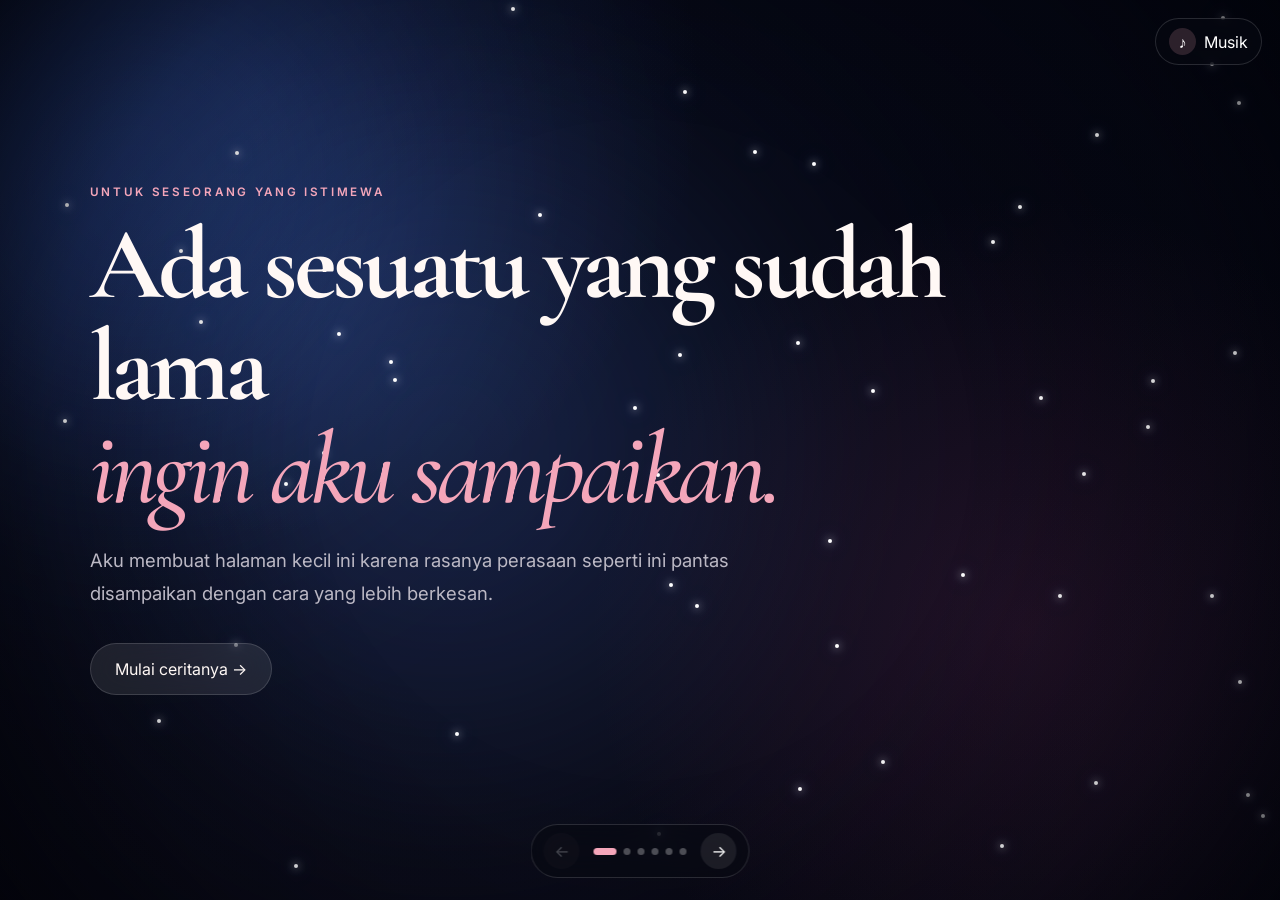
==== index.html @ 10a8ef39 "Update index.html" ====
<!DOCTYPE html>
<html lang="id">
<head>
  <meta charset="UTF-8" />
  <meta name="viewport" content="width=device-width, initial-scale=1.0" />
  <meta name="theme-color" content="#070914" />
  <meta name="description" content="Sebuah cerita kecil dan satu pertanyaan penting untukmu." />
  <title>Untuk Tiaraa 🤍</title>

  <link rel="preconnect" href="https://fonts.googleapis.com" />
  <link rel="preconnect" href="https://fonts.gstatic.com" crossorigin />
  <link
    href="https://fonts.googleapis.com/css2?family=Cormorant+Garamond:wght@400;500;600;700&family=Inter:wght@300;400;500;600&display=swap"
    rel="stylesheet"
  />
  <link rel="stylesheet" href="style.css" />
</head>

<body>
  <div id="heartRain" class="heart-rain" aria-hidden="true"></div>
  <div id="sparkleField" class="sparkle-field" aria-hidden="true"></div>
  <div class="fog fog-one" aria-hidden="true"></div>
  <div class="fog fog-two" aria-hidden="true"></div>
  <div class="vignette" aria-hidden="true"></div>

  <audio id="backgroundMusic" loop preload="auto">
    <source src="assets/music/our-song.mpeg" type="audio/mpeg" />
    <source src="assets/music/our-song.mp3" type="audio/mpeg" />
  </audio>

  <button id="musicButton" class="music-button" type="button" aria-label="Putar musik">
    <span class="music-dot">♪</span>
    <span id="musicLabel">Musik</span>
  </button>

  <main id="slider" class="slider">
    <section class="slide active" data-slide="0">
      <div class="content hero-content">
        <p class="eyebrow">Untuk seseorang yang istimewa</p>
        <h1>Ada sesuatu yang sudah lama <span>ingin aku sampaikan.</span></h1>
        <p class="lead">
          Aku membuat halaman kecil ini karena rasanya perasaan seperti ini
          pantas disampaikan dengan cara yang lebih berkesan.
        </p>
        <button class="primary next-slide" type="button">Mulai ceritanya <span>→</span></button>
      </div>
    </section>

    <section class="slide" data-slide="1">
      <div class="content story-layout">
        <div>
          <p class="eyebrow">Bagian pertama</p>
          <h2>Semuanya terasa biasa, sampai akhirnya kamu hadir.</h2>
          <p class="lead">
            Awalnya aku tidak pernah tahu bahwa satu pertemuan sederhana bisa
            membuat hari-hariku terasa berbeda. Perlahan, aku mulai menunggu
            pesanmu, mengingat tawamu, dan mencari alasan untuk tetap berbicara
            denganmu.
          </p>
        </div>
        <div class="single-photo">
          <img src="assets/images/foto-1.jpeg" alt="Kenangan kami" />
          <span>Salah satu momen favoritku</span>
        </div>
      </div>
    </section>

    <section class="slide" data-slide="2">
      <div class="content story-layout reverse">
        <div class="single-photo">
          <img src="assets/images/foto-2.jpeg" alt="Kenangan kami" />
          <span>Hal kecil yang selalu kuingat</span>
        </div>
        <div>
          <p class="eyebrow">Bagian kedua</p>
          <h2>Aku jatuh pada banyak hal sederhana tentang dirimu.</h2>
          <p class="lead">
            Cara kamu bercerita, caramu peduli, dan tingkah kecil yang mungkin
            tidak pernah kamu sadari. Semuanya perlahan menjadi bagian yang
            paling aku sukai dari hari-hariku.
          </p>
        </div>
      </div>
    </section>

    <section class="slide" data-slide="3">
      <div class="content album-content">
        <div class="album-copy">
          <p class="eyebrow">Album kecil kita</p>
          <h2>Beberapa momen yang ingin terus aku simpan.</h2>
          <p class="lead">Karena bersamamu, hal sederhana pun terasa istimewa.</p>
        </div>

        <div class="album-grid">
          <button class="album-photo" type="button" data-image="assets/images/foto-1.jpeg">
            <img src="assets/images/foto-1.jpeg" alt="Foto pertama" />
          </button>
          <button class="album-photo" type="button" data-image="assets/images/foto-2.jpeg">
            <img src="assets/images/foto-2.jpeg" alt="Foto kedua" />
          </button>
          <button class="album-photo tall" type="button" data-image="assets/images/foto-3.jpeg">
            <img src="assets/images/foto-3.jpeg" alt="Foto ketiga" />
          </button>
          <button class="album-photo" type="button" data-image="assets/images/foto-4.jpeg">
            <img src="assets/images/foto-4.jpeg" alt="Foto keempat" />
          </button>
          <button class="album-photo" type="button" data-image="assets/images/foto-5.jpeg">
            <img src="assets/images/foto-5.jpeg" alt="Foto kelima" />
          </button>
        </div>
      </div>
    </section>

    <section class="slide" data-slide="4">
      <div class="content envelope-content">
        <div>
          <p class="eyebrow">Surat untukmu</p>
          <h2>Klik segelnya. Ada isi hatiku di dalamnya.</h2>
          <p id="envelopeHint" class="lead">Sentuh amplop untuk membuka surat.</p>
        </div>

        <div id="envelope" class="envelope" role="button" tabindex="0" aria-label="Buka surat">
          <div class="letter">
            <div class="letter-text">
              <p>Hai, kamu.</p>
              <p>
                Sejujurnya, aku menyukaimu. Aku menyukai caramu membuat hariku
                lebih ringan dan caramu membuatku nyaman menjadi diriku sendiri.
              </p>
              <p>
                Aku ingin mengenalmu lebih jauh, mendengarkan lebih banyak
                ceritamu, menemani hari baikmu, dan tetap ada saat harimu tidak
                baik-baik saja.
              </p>
              <p class="question">
                Maukah kamu menjadi seseorang yang aku perjuangkan dan berjalan
                bersamaku di hari-hari berikutnya?
              </p>
              <button id="finishLetter" class="letter-button" type="button">
                Aku sudah membaca
              </button>
            </div>
          </div>
          <div class="envelope-back"></div>
          <div class="envelope-left"></div>
          <div class="envelope-right"></div>
          <div class="envelope-front"></div>
          <div class="envelope-flap"></div>
          <div class="wax-seal">♥</div>
        </div>
      </div>
    </section>

    <section class="slide" data-slide="5">
      <div class="content answer-content">
        <p class="eyebrow">Satu jawaban darimu</p>
        <h2>Maukah kamu menjalani cerita ini bersamaku?</h2>
        <p class="lead">
          Pilih jawabanmu. Setelah itu WhatsApp akan terbuka dan jawabanmu bisa
          langsung dikirim kepadaku.
        </p>

        <div class="answer-buttons">
          <button id="yesButton" class="answer yes" type="button">
            Iya, aku bersedia 🤍
          </button>
          <button id="timeButton" class="answer time" type="button">
            Aku butuh waktu
          </button>
        </div>

        <p id="waNotice" class="wa-notice">
          Nomor WhatsApp tujuan dapat diganti di bagian paling atas file <b>app.js</b>.
        </p>
      </div>
    </section>
  </main>

  <nav class="navigation" aria-label="Navigasi slide">
    <button id="prevButton" class="nav-arrow" type="button" aria-label="Slide sebelumnya">←</button>
    <div id="dots" class="dots"></div>
    <button id="nextButton" class="nav-arrow" type="button" aria-label="Slide berikutnya">→</button>
  </nav>

  <div id="lightbox" class="lightbox" aria-hidden="true">
    <button id="closeLightbox" class="lightbox-close" type="button" aria-label="Tutup">×</button>
    <img id="lightboxImage" src="" alt="Foto diperbesar" />
  </div>

  <div id="celebration" class="celebration" aria-hidden="true"></div>

  <script src="app.js"></script>
</body>
</html>
---- style.css ----
:root {
  --bg: #060813;
  --text: #fff8f5;
  --muted: #bbb8c4;
  --rose: #f4a6ba;
  --blue: #81a8ff;
  --border: rgba(255,255,255,.14);
  --glass: rgba(255,255,255,.075);
  --ease: cubic-bezier(.22,1,.36,1);
}

* { box-sizing: border-box; margin: 0; padding: 0; }

html, body {
  width: 100%;
  height: 100%;
  overflow: hidden;
}

body {
  background:
    radial-gradient(circle at 20% 10%, rgba(52,82,170,.28), transparent 34%),
    radial-gradient(circle at 80% 70%, rgba(121,49,100,.22), transparent 36%),
    linear-gradient(180deg, #050713, #090914);
  color: var(--text);
  font-family: "Inter", sans-serif;
}

button { font: inherit; -webkit-tap-highlight-color: transparent; }
img { width: 100%; display: block; }

.heart-rain,
.sparkle-field,
.fog,
.vignette {
  position: fixed;
  inset: 0;
  pointer-events: none;
}

.heart-rain { z-index: 2; overflow: hidden; }
.sparkle-field { z-index: 1; overflow: hidden; }

.fog {
  z-index: 0;
  border-radius: 50%;
  filter: blur(110px);
  mix-blend-mode: screen;
}

.fog-one {
  width: 65vw;
  height: 65vw;
  left: -22vw;
  top: -18vw;
  background: radial-gradient(circle, rgba(61,118,255,.35), transparent 68%);
  animation: fogOne 18s ease-in-out infinite alternate;
}

.fog-two {
  width: 70vw;
  height: 70vw;
  right: -26vw;
  bottom: -28vw;
  background: radial-gradient(circle, rgba(77,130,255,.26), transparent 70%);
  animation: fogTwo 22s ease-in-out infinite alternate;
}

.vignette {
  z-index: 4;
  background: radial-gradient(circle, transparent 42%, rgba(1,2,8,.24) 76%, rgba(1,2,8,.72) 100%);
}

.slider {
  position: relative;
  z-index: 5;
  width: 100%;
  height: 100%;
}

.slide {
  position: absolute;
  inset: 0;
  padding: 72px 7vw 92px;
  display: grid;
  place-items: center;
  opacity: 0;
  visibility: hidden;
  transform: translate3d(7%,0,0) scale(.985);
  transition:
    opacity 650ms ease,
    transform 850ms var(--ease),
    visibility 650ms;
}

.slide.active {
  opacity: 1;
  visibility: visible;
  transform: translate3d(0,0,0) scale(1);
}

.slide.leaving-left {
  opacity: 0;
  transform: translate3d(-7%,0,0) scale(.985);
}

.content {
  width: min(1120px, 100%);
  max-height: 100%;
}

.eyebrow {
  margin-bottom: 14px;
  color: var(--rose);
  font-size: .73rem;
  font-weight: 600;
  letter-spacing: .23em;
  text-transform: uppercase;
}

h1, h2 {
  font-family: "Cormorant Garamond", serif;
  line-height: 1;
  letter-spacing: -.045em;
}

h1 { max-width: 930px; font-size: clamp(3.5rem, 8vw, 7.4rem); }
h1 span { display: block; color: var(--rose); font-style: italic; font-weight: 500; }
h2 { font-size: clamp(2.8rem, 5.7vw, 5.5rem); }

.lead {
  max-width: 720px;
  margin-top: 24px;
  color: var(--muted);
  font-size: clamp(.98rem, 1.5vw, 1.16rem);
  line-height: 1.75;
}

.primary,
.answer,
.letter-button {
  border-radius: 999px;
  cursor: pointer;
  transition: transform 220ms ease, background 220ms ease, box-shadow 220ms ease;
}

.primary {
  margin-top: 34px;
  padding: 15px 24px;
  border: 1px solid var(--border);
  background: rgba(255,255,255,.09);
  color: var(--text);
  backdrop-filter: blur(18px);
}

.primary:hover,
.answer:hover,
.letter-button:hover { transform: translateY(-3px); }

.story-layout {
  display: grid;
  grid-template-columns: 1.05fr .95fr;
  align-items: center;
  gap: clamp(34px, 7vw, 90px);
}

.story-layout.reverse { grid-template-columns: .95fr 1.05fr; }

.single-photo {
  position: relative;
  overflow: hidden;
  aspect-ratio: 4/5;
  max-height: 67vh;
  border: 1px solid var(--border);
  border-radius: 32px;
  box-shadow: 0 30px 80px rgba(0,0,0,.38);
}

.single-photo::after {
  content: "";
  position: absolute;
  inset: 0;
  background: linear-gradient(to top, rgba(4,4,10,.78), transparent 55%);
}

.single-photo img { height: 100%; object-fit: cover; }
.single-photo span {
  position: absolute;
  z-index: 2;
  left: 24px;
  bottom: 20px;
  font-size: .88rem;
}

.album-content {
  display: grid;
  grid-template-columns: .78fr 1.22fr;
  gap: 48px;
  align-items: center;
}

.album-grid {
  height: min(66vh, 590px);
  display: grid;
  grid-template-columns: repeat(3, 1fr);
  grid-template-rows: repeat(2, 1fr);
  gap: 12px;
}

.album-photo {
  overflow: hidden;
  border: 0;
  border-radius: 20px;
  background: #121420;
  cursor: pointer;
}

.album-photo.tall { grid-row: span 2; }
.album-photo img {
  height: 100%;
  object-fit: cover;
  transition: transform 700ms var(--ease);
}
.album-photo:hover img { transform: scale(1.07); }

.envelope-content {
  display: grid;
  grid-template-columns: .85fr 1.15fr;
  gap: 70px;
  align-items: center;
}

.envelope {
  position: relative;
  width: min(620px, 92vw);
  height: 380px;
  margin-inline: auto;
  cursor: pointer;
  perspective: 1400px;
}

.envelope-back,
.envelope-left,
.envelope-right,
.envelope-front,
.envelope-flap {
  position: absolute;
  inset: 0;
}

.envelope-back {
  z-index: 1;
  border-radius: 18px;
  background: linear-gradient(145deg,#ead5c4,#cda99d);
  box-shadow: 0 34px 90px rgba(0,0,0,.42);
}

.envelope-left {
  z-index: 4;
  clip-path: polygon(0 0,100% 50%,0 100%);
  background: linear-gradient(135deg,#d8b5a7,#b9877c);
}

.envelope-right {
  z-index: 4;
  clip-path: polygon(100% 0,0 50%,100% 100%);
  background: linear-gradient(225deg,#dfc0b1,#bb8b80);
}

.envelope-front {
  z-index: 5;
  clip-path: polygon(0 100%,50% 48%,100% 100%);
  background: linear-gradient(180deg,#d6b1a2,#bd8e82);
}

.envelope-flap {
  z-index: 7;
  clip-path: polygon(0 0,50% 61%,100% 0);
  background: linear-gradient(180deg,#f0daca,#c89f92);
  transform-origin: top;
  transition: transform 850ms var(--ease), z-index 0s 400ms;
}

.wax-seal {
  position: absolute;
  z-index: 8;
  top: 49%;
  left: 50%;
  width: 76px;
  height: 76px;
  display: grid;
  place-items: center;
  transform: translate(-50%,-50%);
  border-radius: 50%;
  background: radial-gradient(circle at 35% 28%,#dd7f91,#8d304a 72%);
  box-shadow: 0 15px 30px rgba(70,15,36,.36), inset 0 0 0 7px rgba(255,255,255,.05);
  color: #ffe9ee;
  font-family: "Cormorant Garamond", serif;
  font-size: 2rem;
  transition: 380ms var(--ease);
}

.letter {
  position: absolute;
  z-index: 2;
  left: 5%;
  bottom: 4%;
  width: 90%;
  height: 92%;
  overflow: hidden;
  border-radius: 12px;
  background: #fff9ef;
  color: #33262b;
  box-shadow: 0 25px 70px rgba(25,9,16,.35);
  transition: transform 950ms var(--ease), height 850ms var(--ease), z-index 0s 400ms;
}

.letter-text {
  padding: 42px 48px;
  opacity: 0;
  transition: opacity 400ms ease 480ms;
}

.letter-text p {
  margin-bottom: 14px;
  font-family: "Cormorant Garamond", serif;
  font-size: 1.12rem;
  line-height: 1.5;
}

.letter-text .question {
  color: #7b3850;
  font-size: 1.24rem;
  font-weight: 700;
}

.letter-button {
  padding: 12px 18px;
  border: 1px solid rgba(51,38,43,.14);
  background: rgba(80,40,55,.09);
  color: #33262b;
}

.envelope.open .envelope-flap {
  z-index: 0;
  transform: rotateX(180deg);
}

.envelope.open .wax-seal {
  opacity: 0;
  transform: translate(-50%,-50%) scale(.25) rotate(25deg);
}

.envelope.open .letter {
  z-index: 10;
  height: min(650px, 73vh);
  transform: translateY(-150px);
}

.envelope.open .letter-text { opacity: 1; }

.answer-content {
  max-width: 900px;
  padding: 60px 34px;
  border: 1px solid var(--border);
  border-radius: 34px;
  background:
    radial-gradient(circle at top, rgba(244,166,186,.16), transparent 44%),
    rgba(255,255,255,.065);
  text-align: center;
  backdrop-filter: blur(22px);
}

.answer-content .lead { margin-inline: auto; }

.answer-buttons {
  display: flex;
  justify-content: center;
  gap: 14px;
  margin-top: 34px;
  flex-wrap: wrap;
}

.answer {
  min-width: 220px;
  padding: 16px 22px;
}

.answer.yes {
  border: 1px solid rgba(255,255,255,.2);
  background: linear-gradient(135deg,#e99bad,#994a65);
  color: #fff;
  box-shadow: 0 18px 45px rgba(153,74,101,.3);
}

.answer.time {
  border: 1px solid var(--border);
  background: rgba(255,255,255,.07);
  color: var(--text);
}

.wa-notice {
  margin-top: 24px;
  color: rgba(255,255,255,.5);
  font-size: .78rem;
}

.navigation {
  position: fixed;
  z-index: 30;
  left: 50%;
  bottom: 22px;
  display: flex;
  align-items: center;
  gap: 14px;
  transform: translateX(-50%);
  padding: 8px 12px;
  border: 1px solid var(--border);
  border-radius: 999px;
  background: rgba(8,9,18,.58);
  backdrop-filter: blur(18px);
}

.nav-arrow {
  width: 36px;
  height: 36px;
  border: 0;
  border-radius: 50%;
  background: rgba(255,255,255,.08);
  color: #fff;
  cursor: pointer;
}

.nav-arrow:disabled { opacity: .25; cursor: default; }

.dots { display: flex; gap: 7px; }
.dot {
  width: 7px;
  height: 7px;
  border: 0;
  border-radius: 50%;
  background: rgba(255,255,255,.28);
  cursor: pointer;
  transition: 250ms ease;
}
.dot.active { width: 23px; border-radius: 999px; background: var(--rose); }

.music-button {
  position: fixed;
  z-index: 35;
  top: 18px;
  right: 18px;
  display: flex;
  align-items: center;
  gap: 8px;
  padding: 9px 13px;
  border: 1px solid var(--border);
  border-radius: 999px;
  background: rgba(8,9,18,.58);
  color: #fff;
  backdrop-filter: blur(18px);
  cursor: pointer;
}

.music-dot {
  width: 27px;
  height: 27px;
  display: grid;
  place-items: center;
  border-radius: 50%;
  background: rgba(244,166,186,.17);
}
.music-button.playing .music-dot { animation: pulse 1.3s infinite; }

.rain-heart {
  position: absolute;
  top: -10vh;
  color: rgba(255,163,194,.78);
  text-shadow: 0 0 10px rgba(255,142,182,.7), 0 0 24px rgba(255,116,171,.35);
  animation: heartFall linear forwards;
}

.sparkle {
  position: absolute;
  width: 4px;
  height: 4px;
  border-radius: 50%;
  background: #fff;
  box-shadow: 0 0 9px #fff, 0 0 20px rgba(104,163,255,.9);
  animation: twinkle ease-in-out infinite;
}

.lightbox {
  position: fixed;
  inset: 0;
  z-index: 80;
  display: grid;
  place-items: center;
  padding: 30px;
  background: rgba(2,3,8,.9);
  opacity: 0;
  visibility: hidden;
  backdrop-filter: blur(18px);
  transition: 300ms ease;
}
.lightbox.active { opacity: 1; visibility: visible; }
.lightbox img {
  max-width: min(960px,94vw);
  max-height: 84vh;
  width: auto;
  border-radius: 22px;
  box-shadow: 0 30px 90px rgba(0,0,0,.6);
}
.lightbox-close {
  position: absolute;
  top: 16px;
  right: 22px;
  border: 0;
  background: transparent;
  color: #fff;
  font-size: 2.4rem;
  cursor: pointer;
}

.celebration {
  position: fixed;
  inset: 0;
  z-index: 90;
  overflow: hidden;
  pointer-events: none;
}
.heart-particle {
  position: absolute;
  bottom: -30px;
  animation: celebrate linear forwards;
}

@keyframes fogOne {
  to { transform: translate3d(17vw,12vh,0) scale(1.2); opacity: .85; }
}
@keyframes fogTwo {
  to { transform: translate3d(-16vw,-10vh,0) scale(.9); opacity: .8; }
}
@keyframes heartFall {
  0% { transform: translate3d(0,-10vh,0) rotate(0); opacity: 0; }
  10% { opacity: var(--op,.7); }
  100% { transform: translate3d(var(--drift,20px),115vh,0) rotate(380deg); opacity: 0; }
}
@keyframes twinkle {
  0%,100% { opacity: .08; transform: scale(.4); }
  50% { opacity: 1; transform: scale(1.15); }
}
@keyframes pulse {
  50% { box-shadow: 0 0 0 7px rgba(244,166,186,0); }
}
@keyframes celebrate {
  to { transform: translateY(-115vh) rotate(380deg) scale(1.3); opacity: 0; }
}

@media (max-width: 820px) {
  .slide { padding: 72px 18px 88px; }

  .story-layout,
  .story-layout.reverse,
  .envelope-content,
  .album-content {
    grid-template-columns: 1fr;
    gap: 24px;
  }

  .story-layout .single-photo,
  .story-layout.reverse .single-photo {
    order: 2;
    width: min(100%, 390px);
    max-height: 37vh;
    margin-inline: auto;
  }

  .album-copy .lead { display: none; }
  .album-grid { height: 51vh; }

  .envelope-content > div:first-child { text-align: center; }
  .envelope-content h2 { font-size: clamp(2.1rem,9vw,3.3rem); }
  .envelope-content .lead { margin-inline: auto; }

  .envelope { height: 260px; }
  .envelope.open .letter {
    height: 58vh;
    transform: translateY(-125px);
  }
  .letter-text { padding: 28px 25px; }
  .letter-text p { font-size: .98rem; line-height: 1.4; }

  .answer-content { padding: 44px 20px; }
}

@media (max-width: 540px) {
  h1 { font-size: clamp(3rem,15vw,4.6rem); }
  h2 { font-size: clamp(2.4rem,11vw,3.4rem); }

  .album-grid {
    grid-template-columns: repeat(2,1fr);
    grid-template-rows: repeat(3,1fr);
    height: 52vh;
  }
  .album-photo.tall { grid-row: span 2; }

  .answer { width: 100%; }
  #musicLabel { display: none; }
  .music-button { padding: 8px; }
}

@media (prefers-reduced-motion: reduce) {
  *, *::before, *::after {
    animation-duration: .01ms !important;
    transition-duration: .01ms !important;
  }
}

@media (min-width: 821px) {

  .envelope-content {
    grid-template-columns: 0.85fr 1.15fr;
    gap: 45px;
    align-items: center;
  }

  .envelope {
    width: min(560px, 48vw);
    height: 330px;
  }

  .envelope.open .letter {
    z-index: 10;

    /* jangan terlalu tinggi */
    height: min(480px, 66vh);

    /* naik secukupnya */
    transform: translateY(-105px);

    /* pastikan tidak melebar */
    width: 90%;
    left: 5%;
  }

  .letter {
    overflow: hidden;
  }

  .letter-text {
    height: 100%;
    padding: 30px 38px;

    /* isi surat dibuat rapi */
    overflow-y: auto;
    overscroll-behavior: contain;

    /* scrollbar tipis */
    scrollbar-width: thin;
    scrollbar-color: rgba(123, 56, 80, 0.4) transparent;
  }

  .letter-text::-webkit-scrollbar {
    width: 5px;
  }

  .letter-text::-webkit-scrollbar-track {
    background: transparent;
  }

  .letter-text::-webkit-scrollbar-thumb {
    background: rgba(123, 56, 80, 0.35);
    border-radius: 999px;
  }

  .letter-text p {
    margin-bottom: 11px;
    font-size: 1.02rem;
    line-height: 1.42;
  }

  .letter-text .question {
    font-size: 1.13rem;
    line-height: 1.4;
    margin-bottom: 15px;
  }

  .letter-button {
    padding: 10px 17px;
  }
}

/* Laptop dengan layar pendek seperti 1366 × 768 */
@media (min-width: 821px) and (max-height: 800px) {

  .slide {
    padding-top: 55px;
    padding-bottom: 76px;
  }

  .envelope-content {
    gap: 32px;
  }

  .envelope-content h2 {
    font-size: clamp(2.4rem, 4vw, 4.2rem);
  }

  .envelope-content .lead {
    margin-top: 15px;
    font-size: 0.95rem;
  }

  .envelope {
    width: min(510px, 45vw);
    height: 285px;
  }

  .wax-seal {
    width: 66px;
    height: 66px;
  }

  .envelope.open .letter {
    height: min(430px, 62vh);
    transform: translateY(-90px);
  }

  .letter-text {
    padding: 25px 32px;
  }

  .letter-text p {
    margin-bottom: 9px;
    font-size: 0.95rem;
    line-height: 1.36;
  }

  .letter-text .question {
    font-size: 1.07rem;
    margin-bottom: 12px;
  }

  .letter-button {
    padding: 9px 15px;
    font-size: 0.9rem;
  }
}

/* Laptop yang sangat pendek */
@media (min-width: 821px) and (max-height: 650px) {

  .envelope {
    height: 245px;
  }

  .envelope.open .letter {
    height: 355px;
    transform: translateY(-75px);
  }

  .letter-text {
    padding: 20px 27px;
  }

  .letter-text p {
    font-size: 0.86rem;
    line-height: 1.3;
    margin-bottom: 7px;
  }

  .letter-text .question {
    font-size: 0.96rem;
  }
}
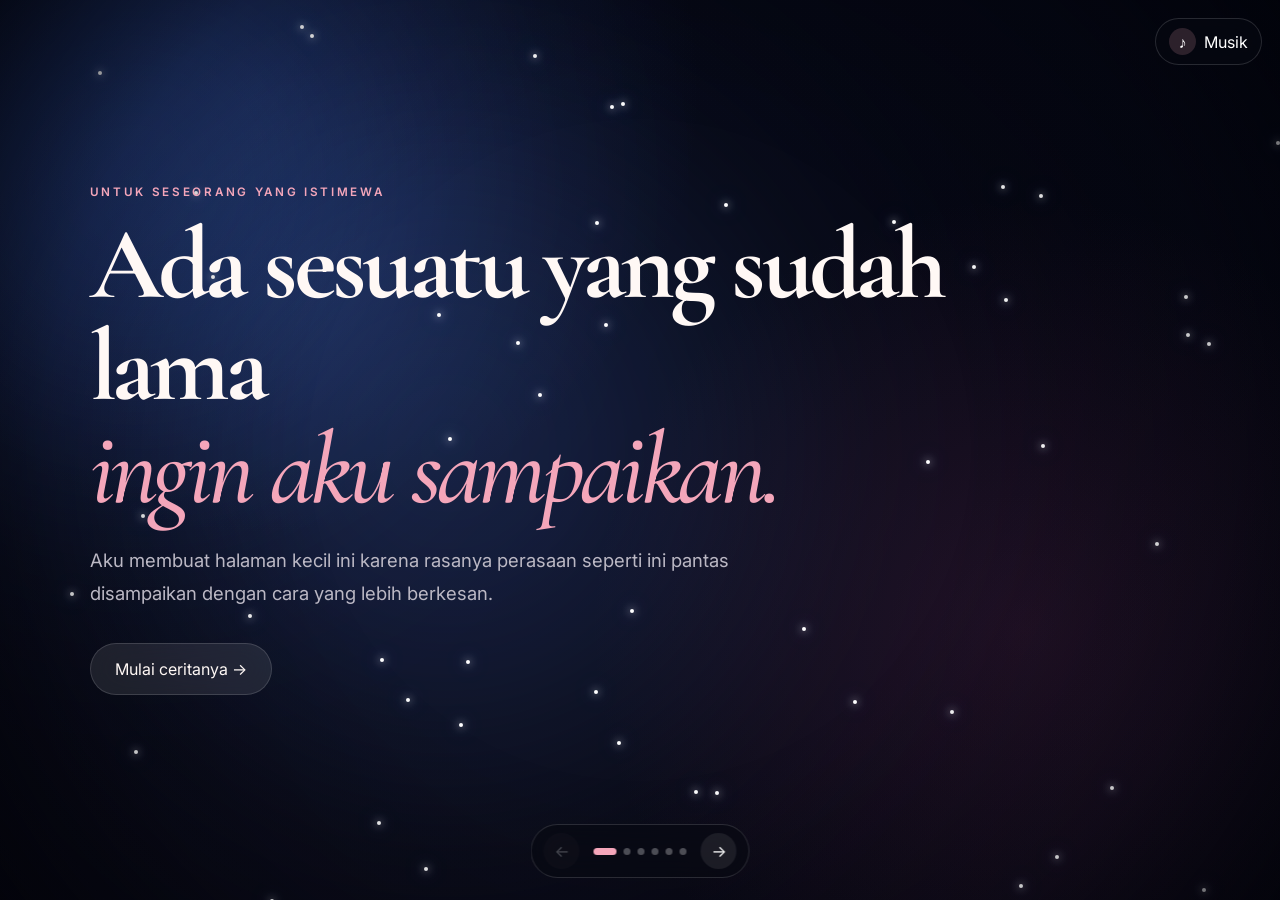
==== commit f57b7300: "Update index.html" ====
--- a/index.html
+++ b/index.html
@@ -52,10 +52,9 @@
           <p class="eyebrow">Bagian pertama</p>
           <h2>Semuanya terasa biasa, sampai akhirnya kamu hadir.</h2>
           <p class="lead">
-            Awalnya aku tidak pernah tahu bahwa satu pertemuan sederhana bisa
-            membuat hari-hariku terasa berbeda. Perlahan, aku mulai menunggu
-            pesanmu, mengingat tawamu, dan mencari alasan untuk tetap berbicara
-            denganmu.
+            Awalnya aku ga ada niat buat jatuh cinta, cuma fokus ke diriku. sampai akhirnya
+            datanglah si tiara ini. Yang awalnya cuma teman biasa, berubah jadi seseorang
+            yang pengen kutemui tiap hari.
           </p>
         </div>
         <div class="single-photo">
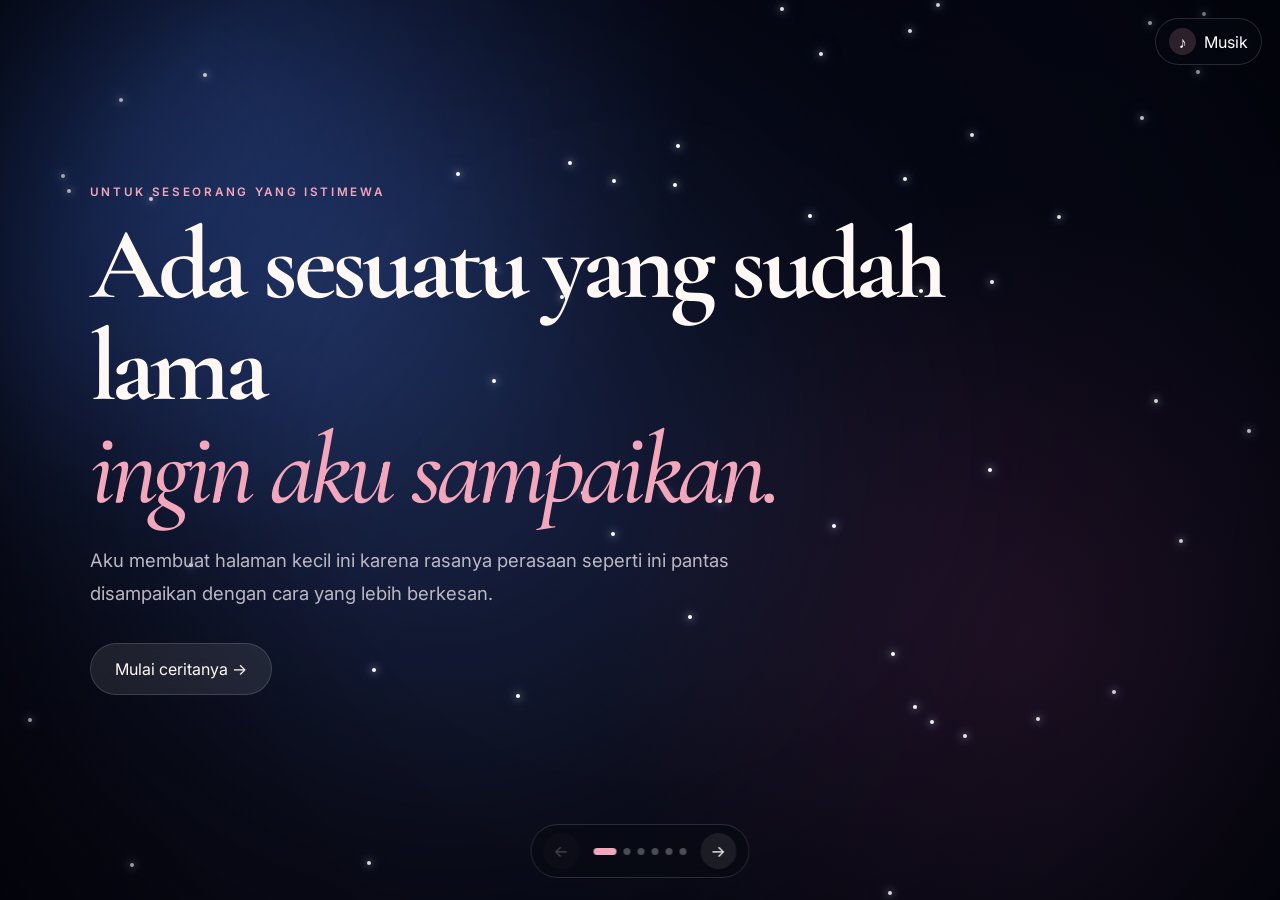
==== commit 464fe395: "Update index.html" ====
--- a/index.html
+++ b/index.html
@@ -121,19 +121,18 @@
         <div id="envelope" class="envelope" role="button" tabindex="0" aria-label="Buka surat">
           <div class="letter">
             <div class="letter-text">
-              <p>Hai, kamu.</p>
+              <p>Hai, Tiaraa.</p>
               <p>
-                Sejujurnya, aku menyukaimu. Aku menyukai caramu membuat hariku
-                lebih ringan dan caramu membuatku nyaman menjadi diriku sendiri.
+                Mungkin alay ya buat ini. U know aku orangnya gengsian banget yaa,
+                tapi kali ini kuturunin deh gengsiku ituu. Aku juga pernah cerita
+                aku belum siap mulai hubungan baru sama seseorang
               </p>
               <p>
-                Aku ingin mengenalmu lebih jauh, mendengarkan lebih banyak
-                ceritamu, menemani hari baikmu, dan tetap ada saat harimu tidak
-                baik-baik saja.
+                Bukan karna ga mau, tapi aku masih takut sama yang bakal terjadi nanti.
+                Tapi dirimu datang sendiri ke aku. dimana itu aku lagi fokus sama diriku. Jujur aja, aku ga kepikiran buat jatuh hati ke siapapun
               </p>
               <p class="question">
-                Maukah kamu menjadi seseorang yang aku perjuangkan dan berjalan
-                bersamaku di hari-hari berikutnya?
+                Entah gimana caranya, dirimu berhasil bikin aku ngerasa harus berani buat buka hati lagi. Padahal aku udah bangun tembok setinggi tembok china biar ga ada siapapun yang bisa nembus pertahanan itu. Tapi kau sanggup buat nembus semua temboknya pelan-pelan.
               </p>
               <button id="finishLetter" class="letter-button" type="button">
                 Aku sudah membaca
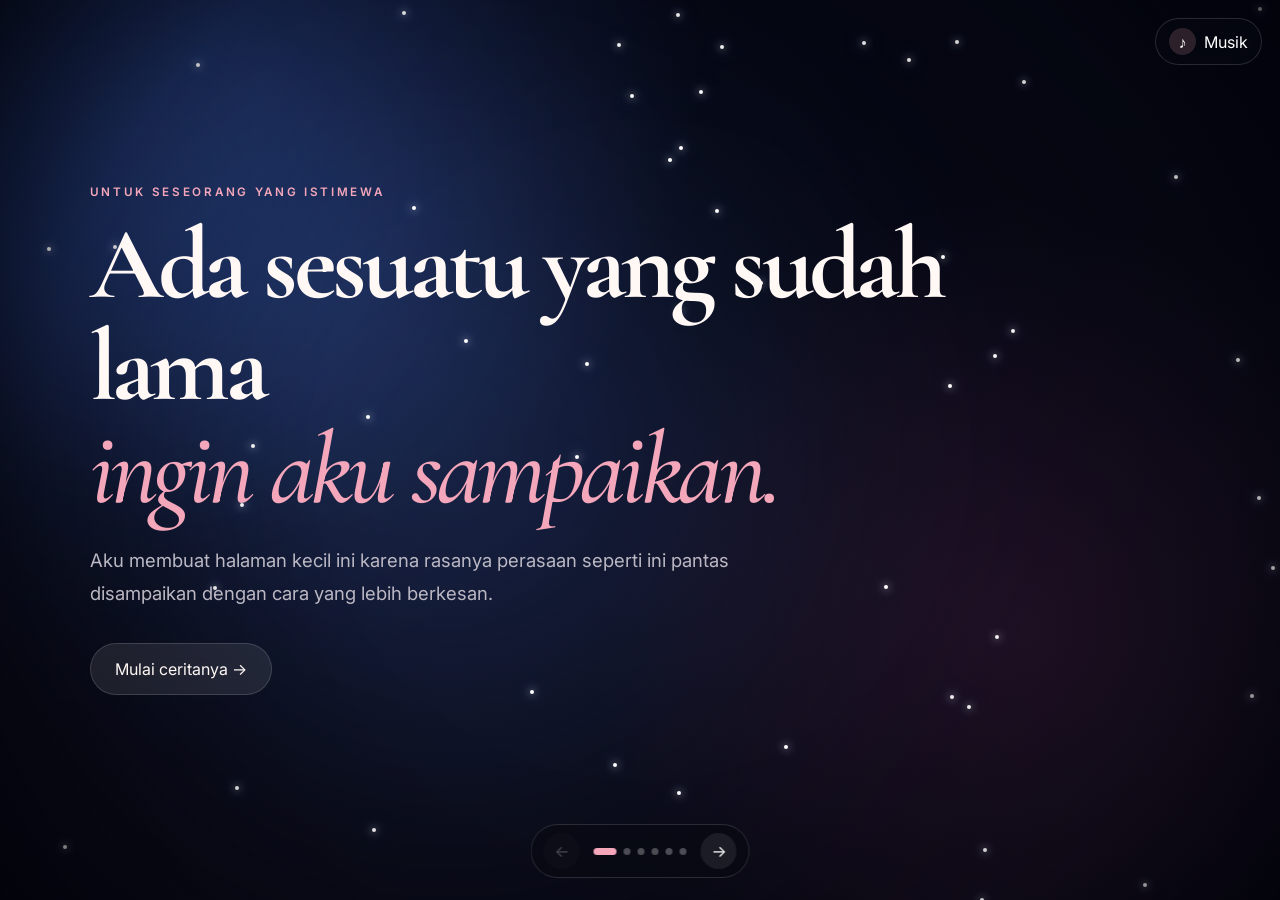
==== commit 588ce4ac: "Update index.html" ====
--- a/index.html
+++ b/index.html
@@ -114,7 +114,7 @@
       <div class="content envelope-content">
         <div>
           <p class="eyebrow">Surat untukmu</p>
-          <h2>Klik segelnya. Ada isi hatiku di dalamnya.</h2>
+          <h2>Klik segelnya. Ada Cerita di dalamnya.</h2>
           <p id="envelopeHint" class="lead">Sentuh amplop untuk membuka surat.</p>
         </div>
 
@@ -125,7 +125,7 @@
               <p>
                 Mungkin alay ya buat ini. U know aku orangnya gengsian banget yaa,
                 tapi kali ini kuturunin deh gengsiku ituu. Aku juga pernah cerita
-                aku belum siap mulai hubungan baru sama seseorang
+                aku belum siap mulai hubungan baru sama seseorang.
               </p>
               <p>
                 Bukan karna ga mau, tapi aku masih takut sama yang bakal terjadi nanti.
@@ -151,11 +151,10 @@
 
     <section class="slide" data-slide="5">
       <div class="content answer-content">
-        <p class="eyebrow">Satu jawaban darimu</p>
-        <h2>Maukah kamu menjalani cerita ini bersamaku?</h2>
+        <p class="eyebrow">Pertanyaan terakhir</p>
+        <h2>Will you be my partner in this beautiful journey?</h2>
         <p class="lead">
-          Pilih jawabanmu. Setelah itu WhatsApp akan terbuka dan jawabanmu bisa
-          langsung dikirim kepadaku.
+          Aku ga bakal maksa pilihanmu, Makasih ya udah baca dan mau jujur.
         </p>
 
         <div class="answer-buttons">
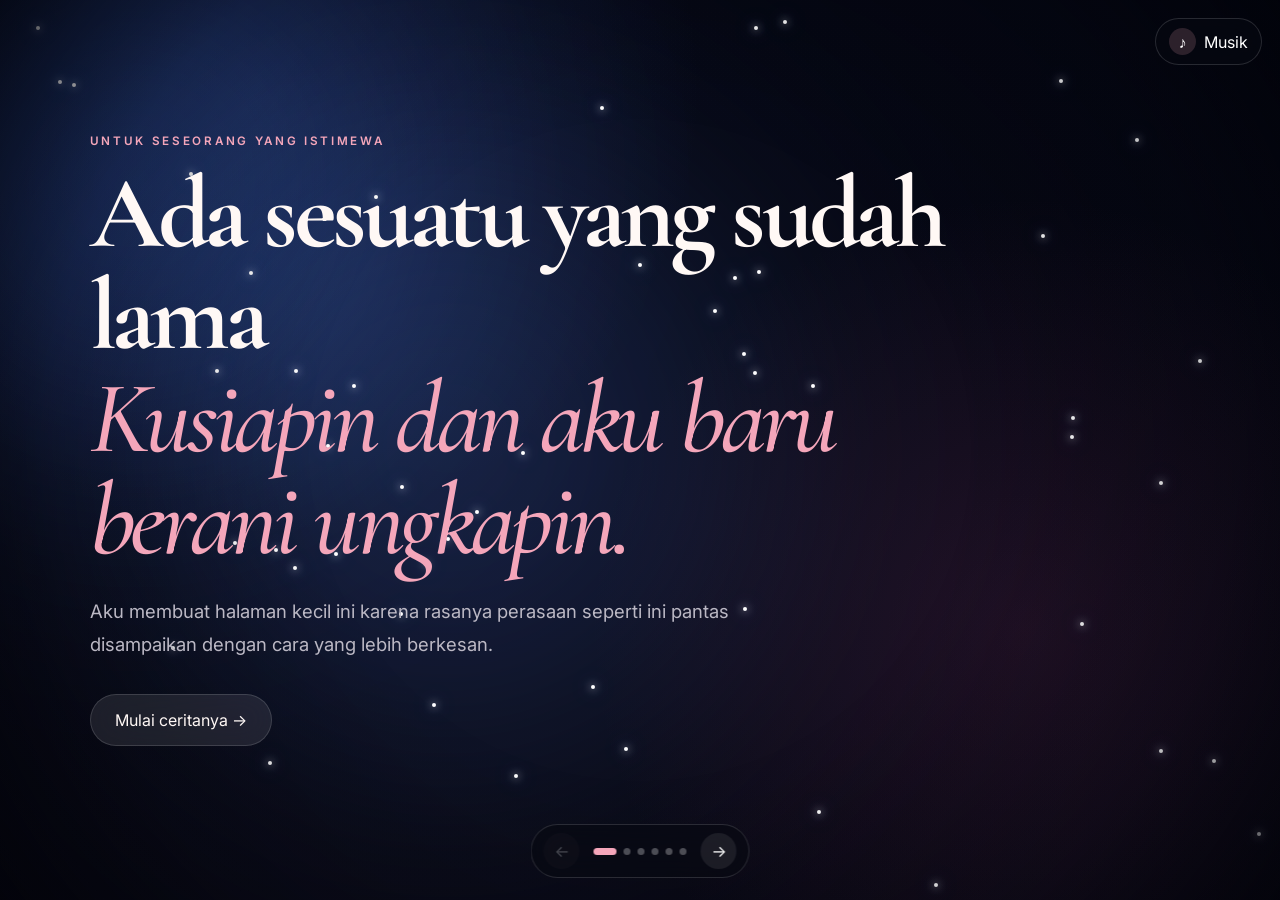
==== commit 3aaff545: "Update index.html" ====
--- a/index.html
+++ b/index.html
@@ -37,7 +37,7 @@
     <section class="slide active" data-slide="0">
       <div class="content hero-content">
         <p class="eyebrow">Untuk seseorang yang istimewa</p>
-        <h1>Ada sesuatu yang sudah lama <span>ingin aku sampaikan.</span></h1>
+        <h1>Ada sesuatu yang sudah lama <span>Kusiapin dan aku baru berani ungkapin.</span></h1>
         <p class="lead">
           Aku membuat halaman kecil ini karena rasanya perasaan seperti ini
           pantas disampaikan dengan cara yang lebih berkesan.
@@ -167,7 +167,7 @@
         </div>
 
         <p id="waNotice" class="wa-notice">
-          Nomor WhatsApp tujuan dapat diganti di bagian paling atas file <b>app.js</b>.
+          Thanks for make my day with coloring Tiaraa.
         </p>
       </div>
     </section>
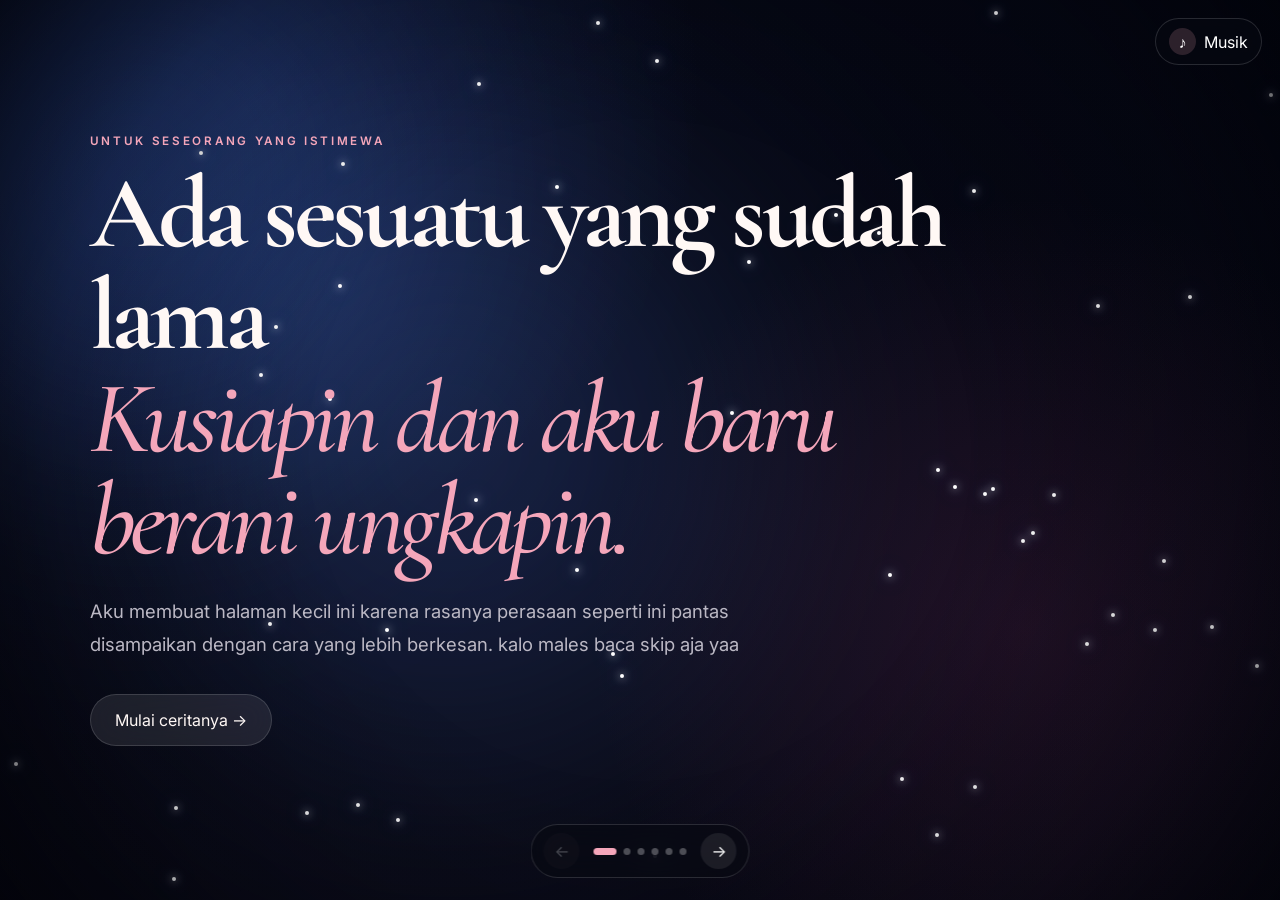
==== commit 48acc37e: "Update index.html" ====
--- a/index.html
+++ b/index.html
@@ -40,7 +40,7 @@
         <h1>Ada sesuatu yang sudah lama <span>Kusiapin dan aku baru berani ungkapin.</span></h1>
         <p class="lead">
           Aku membuat halaman kecil ini karena rasanya perasaan seperti ini
-          pantas disampaikan dengan cara yang lebih berkesan.
+          pantas disampaikan dengan cara yang lebih berkesan. kalo males baca skip aja yaa
         </p>
         <button class="primary next-slide" type="button">Mulai ceritanya <span>→</span></button>
       </div>
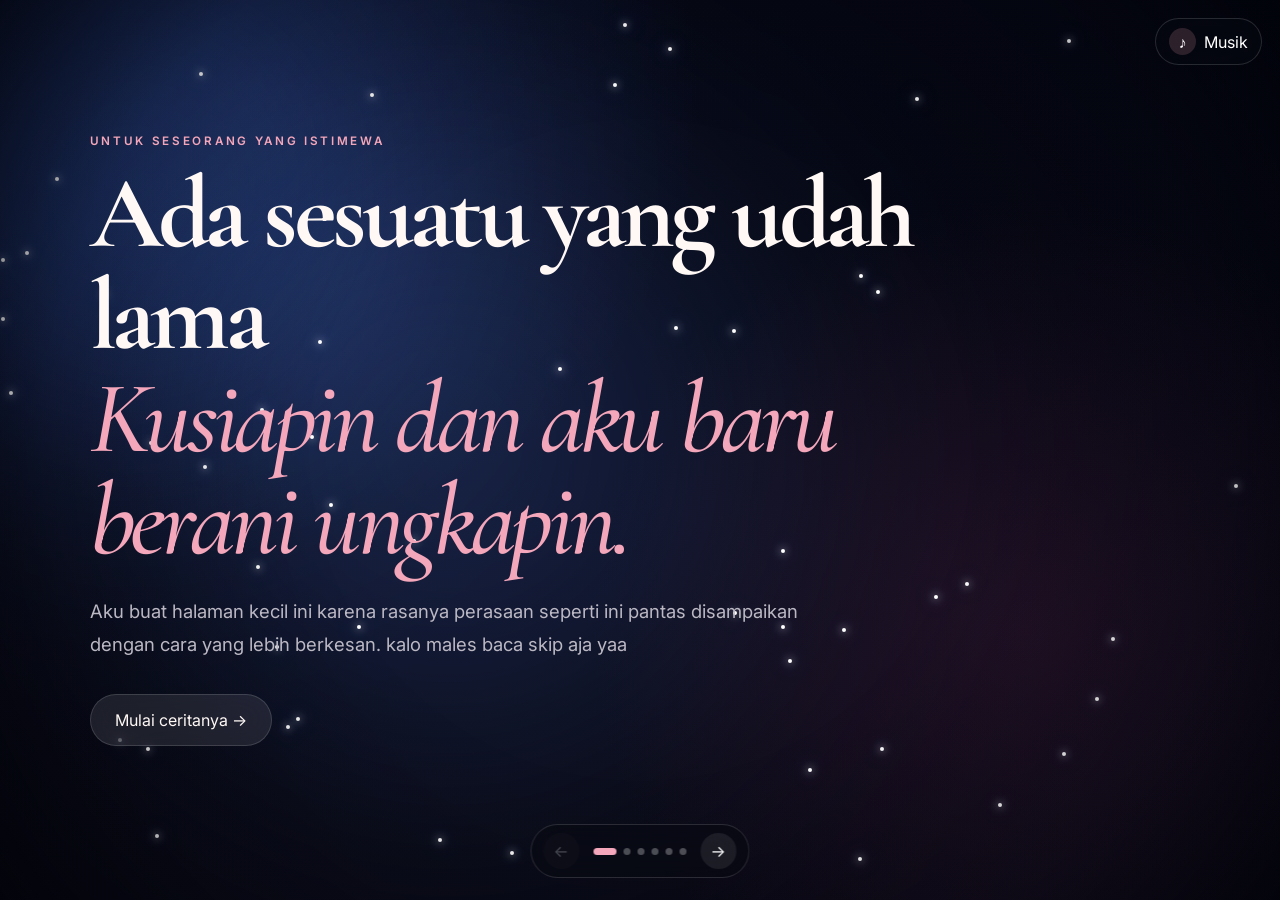
==== commit 9ed1b0ee: "Update index.html" ====
--- a/index.html
+++ b/index.html
@@ -37,9 +37,9 @@
     <section class="slide active" data-slide="0">
       <div class="content hero-content">
         <p class="eyebrow">Untuk seseorang yang istimewa</p>
-        <h1>Ada sesuatu yang sudah lama <span>Kusiapin dan aku baru berani ungkapin.</span></h1>
+        <h1>Ada sesuatu yang udah lama <span>Kusiapin dan aku baru berani ungkapin.</span></h1>
         <p class="lead">
-          Aku membuat halaman kecil ini karena rasanya perasaan seperti ini
+          Aku buat halaman kecil ini karena rasanya perasaan seperti ini
           pantas disampaikan dengan cara yang lebih berkesan. kalo males baca skip aja yaa
         </p>
         <button class="primary next-slide" type="button">Mulai ceritanya <span>→</span></button>
@@ -131,8 +131,11 @@
                 Bukan karna ga mau, tapi aku masih takut sama yang bakal terjadi nanti.
                 Tapi dirimu datang sendiri ke aku. dimana itu aku lagi fokus sama diriku. Jujur aja, aku ga kepikiran buat jatuh hati ke siapapun
               </p>
+              <p>
+                Entah gimana caranya, dirimu berhasil bikin aku ngerasa harus berani buat buka hati lagi. Padahal aku udah bangun tembok setinggi tembok china biar ga ada siapapun yang bisa nembus pertahanan itu. Tapi kau sanggup buat nembus semua temboknya pelan-pelan.
+              </p>
               <p class="question">
-                Entah gimana caranya, dirimu berhasil bikin aku ngerasa harus berani buat buka hati lagi. Padahal aku udah bangun tembok setinggi tembok china biar ga ada siapapun yang bisa nembus pertahanan itu. Tapi kau sanggup buat nembus semua temboknya pelan-pelan.
+                Aku ga tau gimana akhir ceritanya nanti. Aku ga bisa janji semuanya bakal mulus. Tapi satu hal yang aku ingin kau tau, kalau ada seseorang yang ingin ku ajak jalani cerita baru, orang itu adalah kau tiaraa.
               </p>
               <button id="finishLetter" class="letter-button" type="button">
                 Aku sudah membaca
@@ -151,15 +154,15 @@
 
     <section class="slide" data-slide="5">
       <div class="content answer-content">
-        <p class="eyebrow">Pertanyaan terakhir</p>
+        <p class="eyebrow">One last question...</p>
         <h2>Will you be my partner in this beautiful journey?</h2>
         <p class="lead">
-          Aku ga bakal maksa pilihanmu, Makasih ya udah baca dan mau jujur.
+          What ever your answer is, thank you for taking the time to read this letter. I just wanted you to know how much you mean to me.
         </p>
 
         <div class="answer-buttons">
           <button id="yesButton" class="answer yes" type="button">
-            Iya, aku bersedia 🤍
+            Yes, i'd love too. 🤍
           </button>
           <button id="timeButton" class="answer time" type="button">
             Aku butuh waktu
@@ -167,7 +170,7 @@
         </div>
 
         <p id="waNotice" class="wa-notice">
-          Thanks for make my day with coloring Tiaraa.
+          Thanks you for being part of my story. 🤍
         </p>
       </div>
     </section>
--- a/style.css
+++ b/style.css
@@ -774,3 +774,51 @@
     font-size: 0.96rem;
   }
 }
+
+  .letter {
+    overflow: hidden;
+  }
+
+  .letter-text {
+    height: 100%;
+    max-height: 100%;
+    overflow-y: auto;
+    overflow-x: hidden;
+    -webkit-overflow-scrolling: touch;
+    overscroll-behavior: contain;
+
+    padding-right: 18px;
+
+    scrollbar-width: thin;
+    scrollbar-color: rgba(123, 56, 80, 0.45) transparent;
+  }
+
+  .letter-text::-webkit-scrollbar {
+    width: 5px;
+  }
+
+  .letter-text::-webkit-scrollbar-track {
+    background: transparent;
+  }
+
+  .letter-text::-webkit-scrollbar-thumb {
+    background: rgba(123, 56, 80, 0.45);
+    border-radius: 999px;
+  }
+
+/* Supaya tombol terakhir tidak mepet */
+  .letter-text .letter-button {
+    margin-bottom: 25px;
+  }
+}
+  @media (max-width: 820px) {
+  .envelope.open .letter {
+    height: 62vh;
+    max-height: 560px;
+  }
+
+  .letter-text {
+    padding: 24px 26px 40px;
+    touch-action: pan-y;
+  }
+}
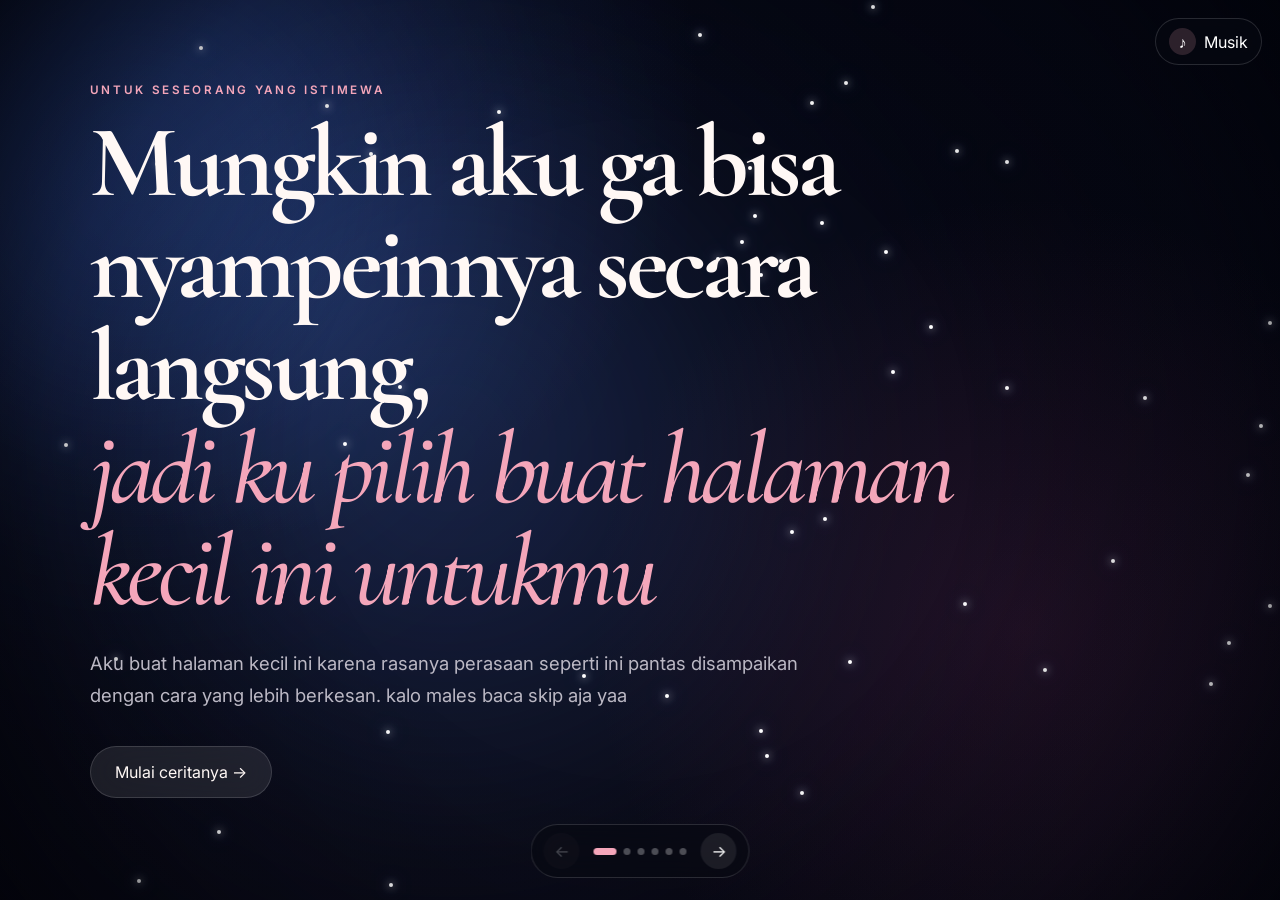
==== commit e9515b3e: "Update index.html" ====
--- a/index.html
+++ b/index.html
@@ -37,7 +37,7 @@
     <section class="slide active" data-slide="0">
       <div class="content hero-content">
         <p class="eyebrow">Untuk seseorang yang istimewa</p>
-        <h1>Ada sesuatu yang udah lama <span>Kusiapin dan aku baru berani ungkapin.</span></h1>
+        <h1>Mungkin aku ga bisa nyampeinnya secara langsung, <span>jadi ku pilih buat halaman kecil ini untukmu</span></h1>
         <p class="lead">
           Aku buat halaman kecil ini karena rasanya perasaan seperti ini
           pantas disampaikan dengan cara yang lebih berkesan. kalo males baca skip aja yaa
--- a/style.css
+++ b/style.css
@@ -822,3 +822,17 @@
     touch-action: pan-y;
   }
 }
+   /* ===== Responsive HP ===== */
+   @media (max-width: 768px) {
+
+   .album-caption{
+    font-size: 15px;
+    line-height: 1.6;
+    margin-bottom: 24px;
+ }
+
+    .album-grid{
+     margin-top: 20px;
+   }
+
+ }
